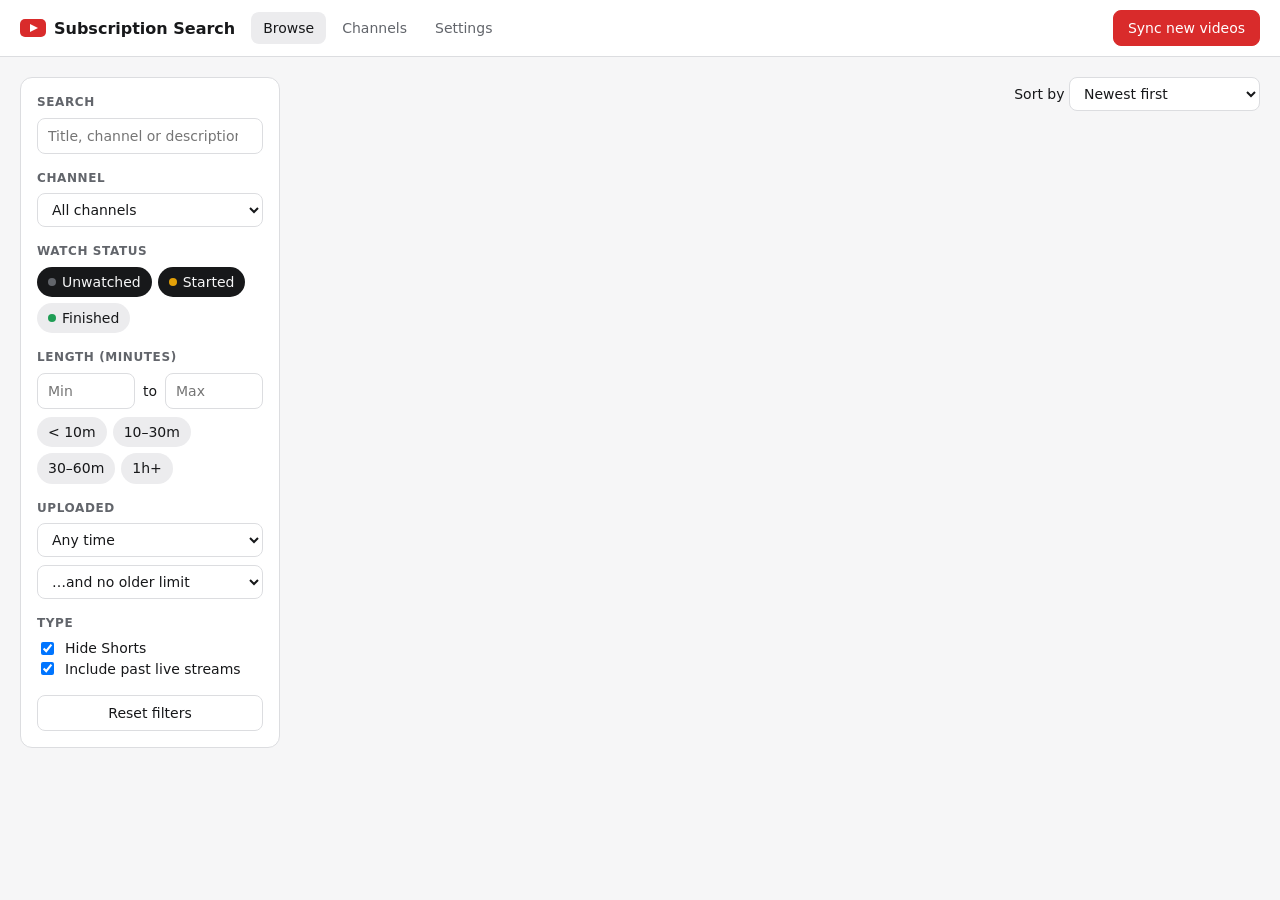
==== index.html @ 1c0d8580 "Keep the channel banner and sort bar pinned while scrolling On Browse, the channel banner (Sync this" ====
<!doctype html>
<html lang="en">
<head>
  <meta charset="utf-8">
  <meta name="viewport" content="width=device-width, initial-scale=1">
  <title>Subscription Search</title>
  <link rel="stylesheet" href="css/style.css">
</head>
<body>
  <header class="topbar">
    <a class="brand" href="index.html"><span class="logo"></span>Subscription Search</a>
    <nav>
      <a href="index.html" class="active">Browse</a>
      <a href="channels.html">Channels</a>
      <a href="settings.html">Settings</a>
    </nav>
    <span class="spacer"></span>
    <span class="sync-status" id="syncStatus"></span>
    <button class="btn primary" id="syncBtn">Sync new videos</button>
  </header>

  <main class="layout">
    <aside class="filters" id="filters">
      <div>
        <h3>Search</h3>
        <input type="search" id="q" placeholder="Title, channel or description">
      </div>

      <div id="channelFilter">
        <h3>Channel</h3>
        <select id="channel"><option value="">All channels</option></select>
      </div>

      <div>
        <h3>Watch status</h3>
        <div class="chips" id="status">
          <label class="chip"><input type="checkbox" value="unwatched" checked><span class="dot unwatched"></span>Unwatched</label>
          <label class="chip"><input type="checkbox" value="started" checked><span class="dot started"></span>Started</label>
          <label class="chip"><input type="checkbox" value="finished"><span class="dot finished"></span>Finished</label>
        </div>
      </div>

      <div>
        <h3>Length (minutes)</h3>
        <div class="row">
          <input type="number" id="minLen" min="0" placeholder="Min">
          <span>to</span>
          <input type="number" id="maxLen" min="0" placeholder="Max">
        </div>
        <div class="chips" style="margin-top:8px" id="lenPresets">
          <button class="chip" data-min="" data-max="10">&lt; 10m</button>
          <button class="chip" data-min="10" data-max="30">10–30m</button>
          <button class="chip" data-min="30" data-max="60">30–60m</button>
          <button class="chip" data-min="60" data-max="">1h+</button>
        </div>
      </div>

      <div>
        <h3>Uploaded</h3>
        <div class="row">
          <select id="newerThan" title="Uploaded within">
            <option value="">Any time</option>
            <option value="1">Last 24 hours</option>
            <option value="7">Last week</option>
            <option value="30">Last month</option>
            <option value="90">Last 3 months</option>
            <option value="365">Last year</option>
          </select>
        </div>
        <div class="row" style="margin-top:8px">
          <select id="olderThan" title="Uploaded before">
            <option value="">…and no older limit</option>
            <option value="7">Older than a week</option>
            <option value="30">Older than a month</option>
            <option value="90">Older than 3 months</option>
            <option value="365">Older than a year</option>
          </select>
        </div>
      </div>

      <div>
        <h3>Type</h3>
        <label class="check"><input type="checkbox" id="hideShorts" checked> Hide Shorts</label>
        <label class="check"><input type="checkbox" id="showLive" checked> Include past live streams</label>
      </div>

      <button class="btn" id="reset">Reset filters</button>
    </aside>

    <section>
      <div class="results-top">
      <div class="channel-banner" id="channelBanner" hidden></div>
      <div class="results-head">
        <strong class="count" id="count"></strong>
        <span class="spacer" style="flex:1"></span>
        <label>Sort by
          <select id="sort">
            <option value="newest">Newest first</option>
            <option value="oldest">Oldest first</option>
            <option value="longest">Longest first</option>
            <option value="shortest">Shortest first</option>
            <option value="views">Most viewed</option>
            <option value="title">Title (A–Z)</option>
            <option value="channel">Channel (A–Z)</option>
            <option value="recent">Recently watched</option>
            <option value="progress">Most progress</option>
            <option value="remaining">Least time remaining</option>
          </select>
        </label>
      </div>
      </div>
      <div class="grid" id="grid"></div>
      <div class="more"><button class="btn" id="more" hidden>Show more</button></div>
    </section>
  </main>

  <script type="module" src="js/browse.js"></script>
</body>
</html>
---- css/style.css ----
:root {
  --bg: #f6f6f7;
  --panel: #ffffff;
  --text: #17181a;
  --muted: #62656b;
  --border: #dcdde0;
  --accent: #d92b2b;
  --accent-text: #ffffff;
  --started: #e3a008;
  --finished: #1f9d55;
  --chip: #ececee;
  --yt-track: #909090;
  --link: #065fd4;
  --shadow: 0 1px 2px rgba(0, 0, 0, 0.06);
  color-scheme: light;
}
@media (prefers-color-scheme: dark) {
  :root {
    --bg: #0f0f10;
    --panel: #1b1b1d;
    --text: #ececee;
    --muted: #9a9ca2;
    --border: #2f3034;
    --accent: #ff4e45;
    --chip: #2a2b2e;
    --yt-track: #717171;
    --link: #3ea6ff;
    --shadow: none;
    color-scheme: dark;
  }
}

* { box-sizing: border-box; }
[hidden] { display: none !important; }
body {
  margin: 0;
  background: var(--bg);
  color: var(--text);
  font: 14px/1.45 system-ui, -apple-system, "Segoe UI", Roboto, sans-serif;
}
a { color: inherit; }
button, input, select {
  font: inherit;
  color: inherit;
}

/* Header */
.topbar {
  position: sticky; top: 0; z-index: 10;
  display: flex; align-items: center; gap: 16px;
  padding: 10px 20px;
  background: var(--panel);
  border-bottom: 1px solid var(--border);
}
.brand { font-weight: 700; font-size: 16px; text-decoration: none; display: flex; align-items: center; gap: 8px; }
.brand .logo { width: 26px; height: 18px; border-radius: 5px; background: var(--accent); position: relative; }
.brand .logo::after {
  content: ""; position: absolute; left: 10px; top: 4.5px;
  border-left: 8px solid #fff; border-top: 4.5px solid transparent; border-bottom: 4.5px solid transparent;
}
.topbar nav { display: flex; gap: 4px; }
.topbar nav a { text-decoration: none; padding: 6px 12px; border-radius: 8px; color: var(--muted); }
.topbar nav a.active, .topbar nav a:hover { background: var(--chip); color: var(--text); }
.topbar .spacer { flex: 1; }
.sync-status { color: var(--muted); font-size: 13px; }
.app-version { margin-left: auto; color: var(--muted); font-size: 12px; white-space: nowrap; font-variant-numeric: tabular-nums; }

/* Buttons & inputs */
.btn {
  border: 1px solid var(--border); background: var(--panel);
  padding: 7px 14px; border-radius: 8px; cursor: pointer; text-decoration: none; display: inline-block;
}
.btn:hover { background: var(--chip); }
.btn.primary { background: var(--accent); color: var(--accent-text); border-color: var(--accent); }
.btn.primary:hover { filter: brightness(1.08); }
.btn:disabled { opacity: 0.55; cursor: default; }
.btn.small { padding: 3px 9px; font-size: 12px; }
input[type=text], input[type=search], input[type=number], input[type=password], select, textarea {
  background: var(--panel); border: 1px solid var(--border); border-radius: 8px; padding: 7px 10px;
}
textarea { width: 100%; font: 13px/1.4 ui-monospace, Consolas, monospace; color: var(--text); }

/* Browse layout */
.layout { display: grid; grid-template-columns: 260px 1fr; gap: 20px; padding: 20px; max-width: 1800px; margin: 0 auto; }
.filters {
  position: sticky; top: 72px; align-self: start;
  background: var(--panel); border: 1px solid var(--border); border-radius: 12px; padding: 16px;
  display: flex; flex-direction: column; gap: 16px;
  max-height: calc(100vh - 92px); overflow: auto;
}
.filters h3 { margin: 0 0 6px; font-size: 12px; text-transform: uppercase; letter-spacing: 0.05em; color: var(--muted); }
.filters input[type=search], .filters select { width: 100%; }
.row { display: flex; gap: 8px; align-items: center; }
.row input[type=number] { width: 100%; }
.chips { display: flex; flex-wrap: wrap; gap: 6px; }
.chip { display: inline-flex; align-items: center; gap: 6px; padding: 4px 10px; border-radius: 999px; background: var(--chip); cursor: pointer; user-select: none; border: 1px solid transparent; }
.chip input { display: none; }
.chip:has(input:checked) { background: var(--text); color: var(--bg); }
.check { display: flex; gap: 8px; align-items: center; cursor: pointer; }
.dot { width: 8px; height: 8px; border-radius: 50%; display: inline-block; }
.dot.unwatched { background: var(--muted); }
.dot.started { background: var(--started); }
.dot.finished { background: var(--finished); }

.results-head { display: flex; align-items: center; gap: 12px; margin-bottom: 14px; flex-wrap: wrap; }
.results-head .count { color: var(--muted); }
/* The channel banner (with its Sync / Show all buttons) and the count/sort row
   stay pinned under the top bar while scrolling through the videos. */
@media (min-width: 801px) {
  .results-top { position: sticky; top: var(--topbar-h, 57px); z-index: 5; background: var(--bg); margin-top: -20px; padding: 20px 0 14px; }
  .results-top .results-head { margin-bottom: 0; }
}
.grid { display: grid; grid-template-columns: repeat(auto-fill, minmax(260px, 1fr)); gap: 18px; }

/* Video card */
.card { background: var(--panel); border: 1px solid var(--border); border-radius: 12px; overflow: hidden; box-shadow: var(--shadow); display: flex; flex-direction: column; }
.thumb { position: relative; display: block; aspect-ratio: 16 / 9; background: var(--chip); }
.thumb img { width: 100%; height: 100%; object-fit: cover; display: block; }
.card.finished .thumb img { opacity: 0.35; filter: grayscale(0.8); }
/* Fade the rest of a watched card too, but restore it on hover so it's still easy to read and act on. */
.card.finished .body { opacity: 0.55; transition: opacity 0.15s; }
.card.finished:hover .body { opacity: 1; }
.badge { position: absolute; right: 6px; bottom: 8px; background: rgba(0, 0, 0, 0.6); color: #fff; font-size: 12px; font-weight: 600; padding: 1px 4px; border-radius: 4px; }
.badge.left { left: 6px; right: auto; top: 6px; bottom: auto; }
.badge.finished { background: var(--finished); }
.badge.started { background: var(--started); color: #111; }
/* Bottom row of the thumbnail, matching youtube.com: a rounded progress bar
   that runs up to the duration badge. */
.thumb-bottom { position: absolute; left: 0; right: 0; bottom: 0; display: flex; align-items: flex-end; justify-content: flex-end; }
.thumb-bottom .badge { position: static; margin: 0 8px 8px 0; }
.bar { flex: 1; height: 4px; margin: 0 4px 12px 8px; border-radius: 2px; background: var(--yt-track); overflow: hidden; display: flex; }
.bar > div { background: linear-gradient(90deg, #f03 80%, #ff2791); }
.card .body { padding: 10px 12px 12px; display: flex; flex-direction: column; gap: 4px; flex: 1; }
.card .title { font-weight: 600; text-decoration: none; display: -webkit-box; -webkit-line-clamp: 2; -webkit-box-orient: vertical; overflow: hidden; }
.card .title:hover { text-decoration: underline; }
.card .meta { color: var(--muted); font-size: 13px; }
.card .meta a { text-decoration: none; }
.card .meta a:hover { text-decoration: underline; }
.card .actions { display: flex; gap: 6px; margin-top: auto; padding-top: 8px; flex-wrap: wrap; }

.empty { padding: 60px 20px; text-align: center; color: var(--muted); background: var(--panel); border: 1px dashed var(--border); border-radius: 12px; }
.more { display: flex; justify-content: center; margin: 24px 0; }

/* Settings */
.page { max-width: 900px; margin: 0 auto; padding: 24px 20px 60px; display: flex; flex-direction: column; gap: 20px; }
.panel { background: var(--panel); border: 1px solid var(--border); border-radius: 12px; padding: 18px 20px; }
.panel h2 { margin: 0 0 4px; font-size: 18px; }
.panel h3 { margin: 18px 0 6px; font-size: 15px; }
.panel p, .panel li { color: var(--muted); }
.panel p strong, .panel li strong { color: var(--text); }
.field { display: flex; flex-direction: column; gap: 4px; margin: 10px 0; }
.field input[type=text], .field input[type=password] { width: 100%; }
.msg { margin-top: 8px; font-size: 13px; white-space: pre-wrap; }
.msg.ok { color: var(--finished); }
.msg.err { color: var(--accent); }
details summary { cursor: pointer; font-weight: 600; }
table { width: 100%; border-collapse: collapse; }
td, th { padding: 6px 8px; border-bottom: 1px solid var(--border); text-align: left; vertical-align: middle; }
th { font-size: 12px; color: var(--muted); font-weight: 600; }
td img { width: 28px; height: 28px; border-radius: 50%; vertical-align: middle; }
code { background: var(--chip); padding: 1px 5px; border-radius: 4px; }

/* Watch */
.watch { max-width: 1200px; margin: 0 auto; padding: 20px; }
.player-wrap { position: relative; aspect-ratio: 16 / 9; background: #000; border-radius: 12px; overflow: hidden; }
.player-wrap > div, .player-wrap iframe { position: absolute; inset: 0; width: 100%; height: 100%; }
.watch h1 { font-size: 20px; margin: 14px 0 4px; }
.watch .meta { color: var(--muted); }
.watch .actions { display: flex; gap: 8px; margin: 12px 0; flex-wrap: wrap; align-items: center; }
.watch .desc { white-space: pre-wrap; overflow-wrap: anywhere; color: var(--muted); background: var(--panel); border: 1px solid var(--border); border-radius: 12px; padding: 12px 14px; }
.watch .desc a { color: var(--link); }

@media (max-width: 800px) {
  .layout { grid-template-columns: 1fr; padding: 12px; }
  .filters { position: static; max-height: none; }
  .topbar { padding: 10px 12px; gap: 10px; flex-wrap: wrap; }
}

/* Channels page */
.channels-page { max-width: 760px; gap: 12px; }
.channels-head { display: flex; gap: 12px; align-items: center; }
.channels-head input { flex: 1; font-size: 15px; padding: 9px 12px; }
.channels-head .count { color: var(--muted); white-space: nowrap; }
.letters {
  position: sticky; top: 57px; z-index: 5;
  display: flex; flex-wrap: wrap; gap: 2px; padding: 6px 0;
  background: var(--bg);
}
.letters a, .letters span { min-width: 24px; text-align: center; padding: 2px 4px; border-radius: 6px; font-weight: 600; text-decoration: none; }
.letters a:hover { background: var(--chip); }
.letters span { color: var(--border); }
.letter-group h2 { margin: 14px 0 6px; font-size: 14px; color: var(--muted); scroll-margin-top: 110px; }
.channel-list { list-style: none; margin: 0; padding: 0; background: var(--panel); border: 1px solid var(--border); border-radius: 12px; overflow: hidden; }
.channel-list li + li { border-top: 1px solid var(--border); }
.channel-row { display: flex; align-items: center; gap: 12px; padding: 10px 14px; text-decoration: none; }
.channel-row:hover { background: var(--chip); }
.channel-row img, .channel-row .avatar { width: 40px; height: 40px; border-radius: 50%; flex: none; background: var(--chip); }
.channel-text { display: flex; flex-direction: column; flex: 1; min-width: 0; }
.channel-text .meta, .channel-row > .meta { color: var(--muted); font-size: 13px; }
.chev { color: var(--muted); font-size: 22px; }

/* Single-channel view on the Browse page */
.channel-banner { display: flex; align-items: center; gap: 14px; flex-wrap: wrap; margin-bottom: 16px; padding: 14px 16px; background: var(--panel); border: 1px solid var(--border); border-radius: 12px; }
.channel-banner img { width: 56px; height: 56px; border-radius: 50%; }
.channel-banner h1 { margin: 0; font-size: 20px; }
.channel-banner .meta { color: var(--muted); font-size: 13px; }
.channel-banner .grow { flex: 1; min-width: 200px; }
.channel-banner .actions { display: flex; gap: 8px; flex-wrap: wrap; }
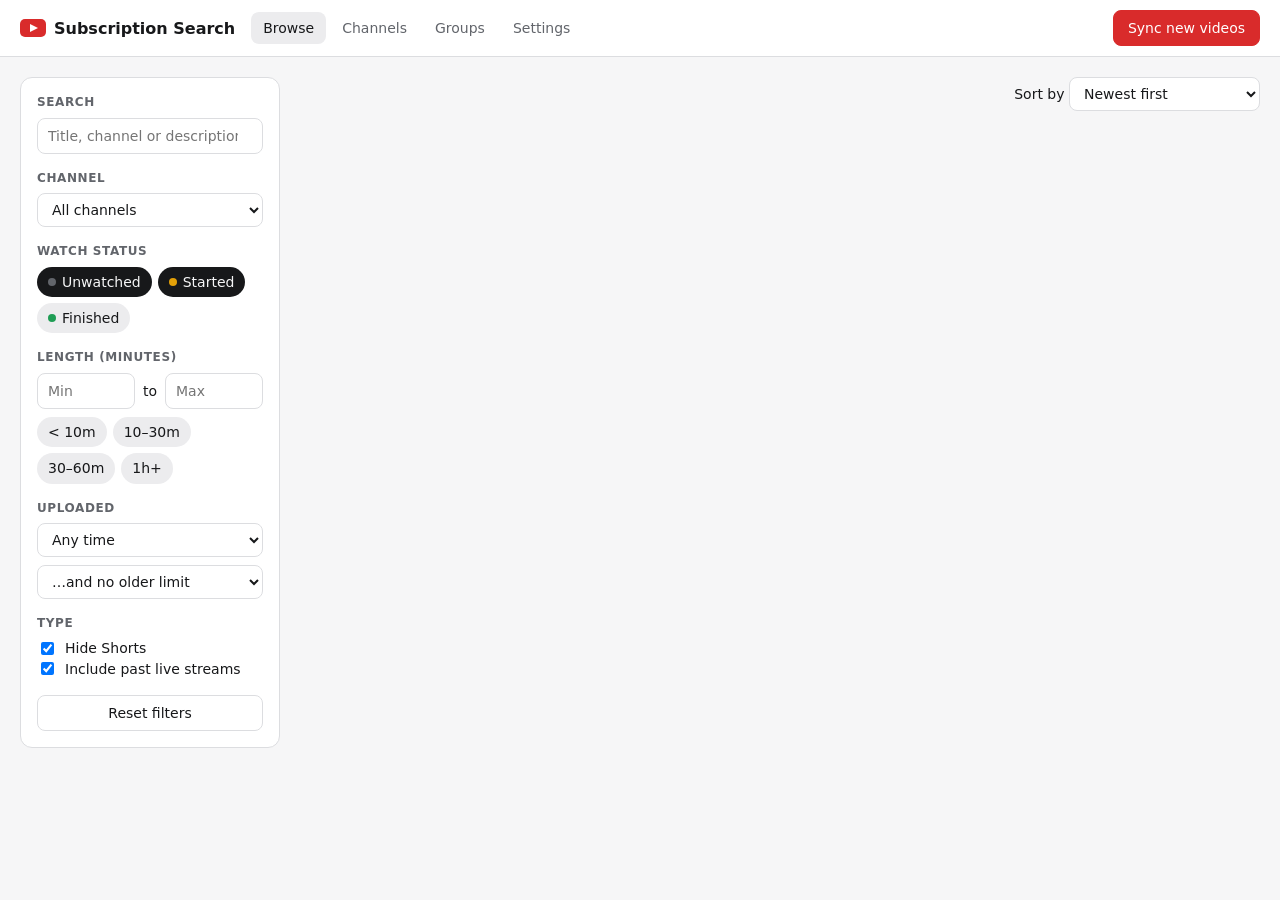
==== commit 2510a8b7: "Add a Groups page that groups channels by content Every "sync all" now re-reads each channel's YouTu" ====
--- a/index.html
+++ b/index.html
@@ -12,6 +12,7 @@
     <nav>
       <a href="index.html" class="active">Browse</a>
       <a href="channels.html">Channels</a>
+      <a href="groups.html">Groups</a>
       <a href="settings.html">Settings</a>
     </nav>
     <span class="spacer"></span>
@@ -88,8 +89,9 @@
     </aside>
 
     <section>
-      <div class="results-top">
+      <div class="results-top" id="resultsTop">
       <div class="channel-banner" id="channelBanner" hidden></div>
+      <div class="group-channels" id="groupChannels" hidden></div>
       <div class="results-head">
         <strong class="count" id="count"></strong>
         <span class="spacer" style="flex:1"></span>
--- a/css/style.css
+++ b/css/style.css
@@ -109,7 +109,27 @@
 @media (min-width: 801px) {
   .results-top { position: sticky; top: var(--topbar-h, 57px); z-index: 5; background: var(--bg); margin-top: -20px; padding: 20px 0 14px; }
   .results-top .results-head { margin-bottom: 0; }
-}
+  /* Group view: the channel list sits between the two and scrolls away. */
+  .results-top.split { display: contents; }
+  .results-top.split .channel-banner { position: sticky; top: calc(var(--topbar-h, 57px) + 20px); z-index: 6; }
+  .results-top.split .channel-banner::before { content: ''; position: absolute; left: -2px; right: -2px; bottom: 100%; height: 22px; background: var(--bg); }
+  .results-top.split .results-head { position: sticky; top: calc(var(--topbar-h, 57px) + 20px + var(--banner-h, 80px)); z-index: 5; background: var(--bg); padding: 14px 0; margin-bottom: 0; }
+}
+.group-channels { display: flex; flex-wrap: wrap; gap: 8px; margin-bottom: 16px; }
+.group-channel { display: inline-flex; align-items: center; gap: 8px; padding: 4px 12px 4px 4px; border: 1px solid var(--border); border-radius: 999px; background: var(--panel); text-decoration: none; font-size: 13px; }
+.group-channel:hover { background: var(--chip); }
+.group-channel img, .group-channel .avatar { width: 26px; height: 26px; border-radius: 50%; background: var(--chip); }
+
+/* Groups page */
+.groups-page { max-width: 1100px; }
+.group-cards { display: grid; grid-template-columns: repeat(auto-fill, minmax(300px, 1fr)); gap: 14px; }
+.group-card { display: flex; flex-direction: column; gap: 8px; padding: 14px 16px; background: var(--panel); border: 1px solid var(--border); border-radius: 12px; text-decoration: none; box-shadow: var(--shadow); }
+.group-card:hover { border-color: var(--muted); }
+.group-card h2 { margin: 0; font-size: 17px; }
+.group-card .meta { color: var(--muted); font-size: 13px; }
+.group-card .avatars { display: flex; flex-wrap: wrap; gap: 4px; }
+.group-card .avatars img, .group-card .avatars .avatar { width: 28px; height: 28px; border-radius: 50%; background: var(--chip); }
+.group-card .names { color: var(--muted); font-size: 13px; display: -webkit-box; -webkit-line-clamp: 2; -webkit-box-orient: vertical; overflow: hidden; }
 .grid { display: grid; grid-template-columns: repeat(auto-fill, minmax(260px, 1fr)); gap: 18px; }
 
 /* Video card */
